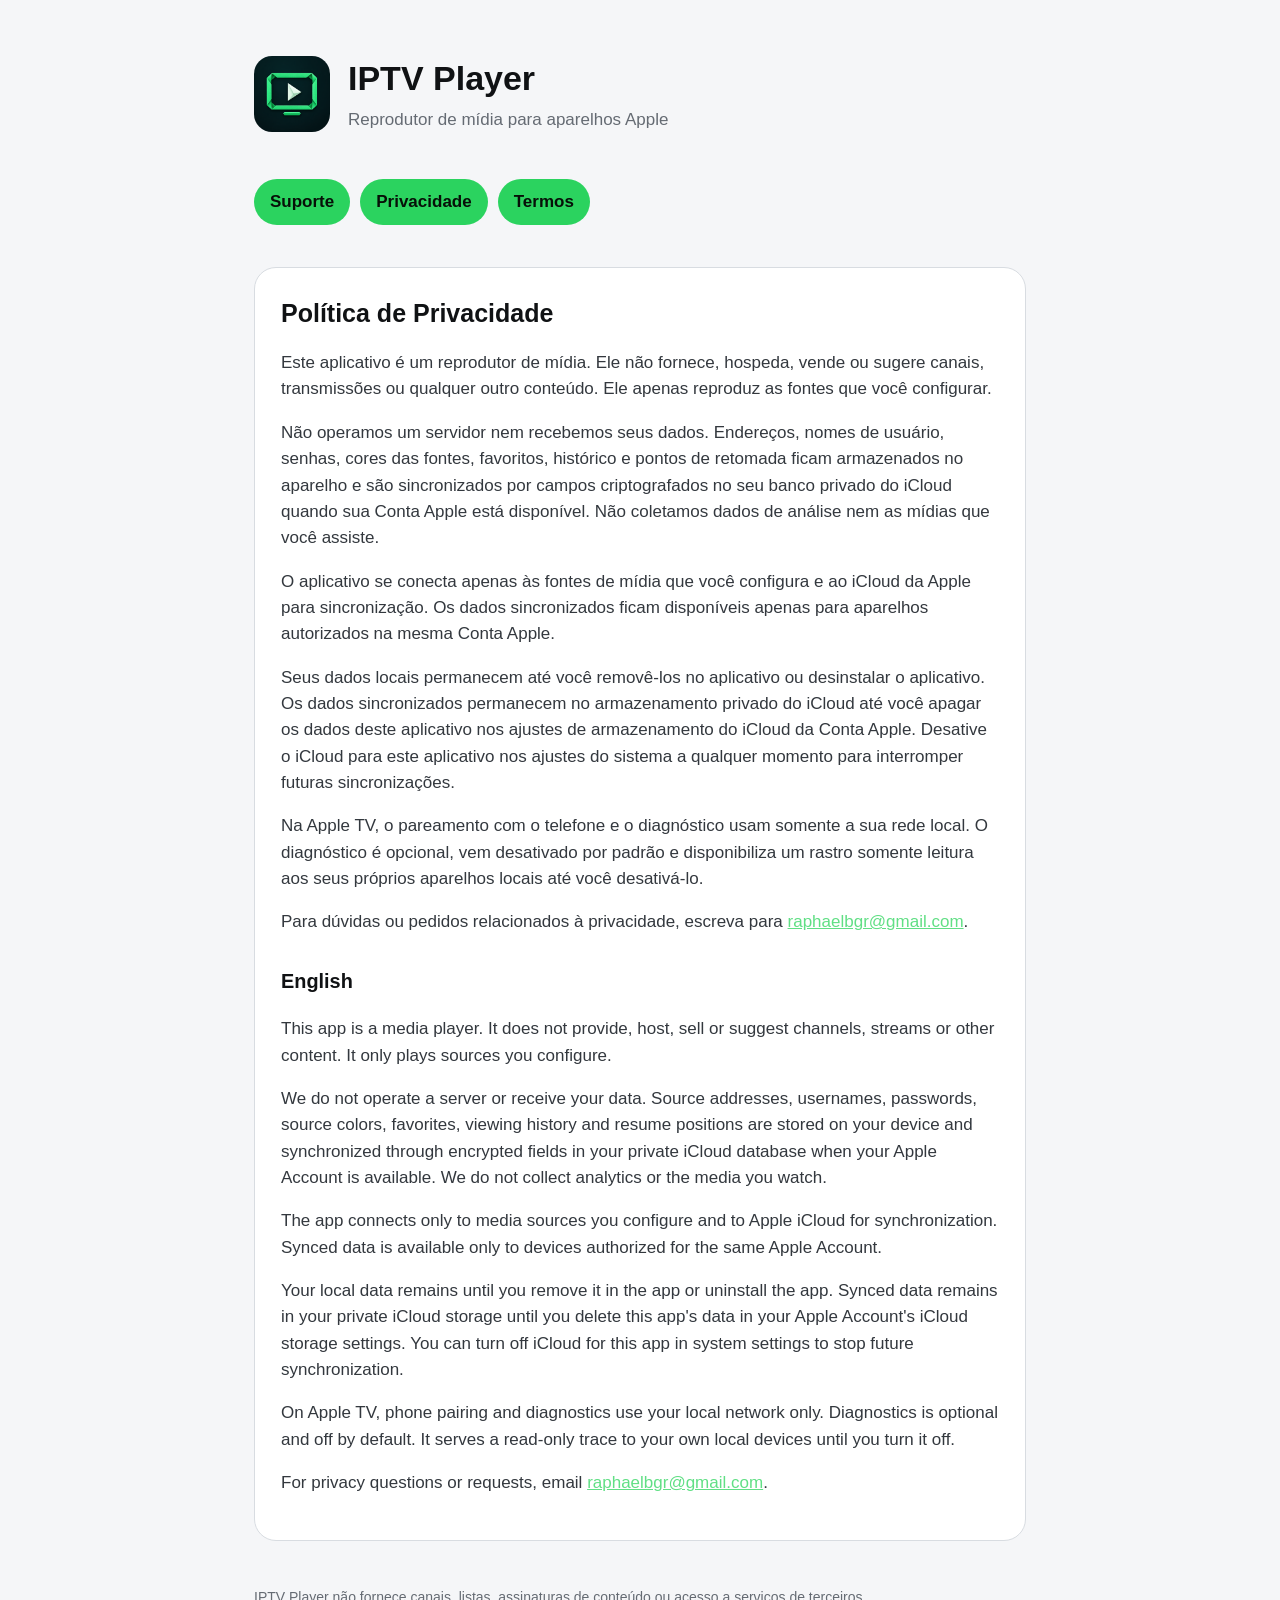
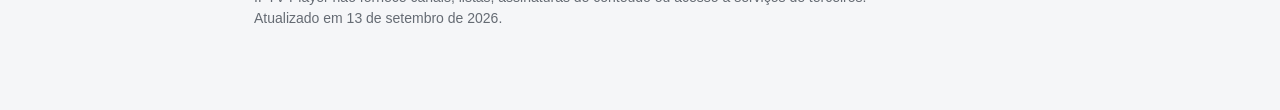
==== privacy.html @ 6f49f15f "Publish IPTV Player support and privacy pages" ====
<!doctype html><html lang="pt-BR"><head><meta charset="utf-8"><meta name="viewport" content="width=device-width,initial-scale=1"><meta name="color-scheme" content="light dark"><title>Política de Privacidade - IPTV Player</title><style>
:root{color-scheme:light dark;--green:#2bd35f;--bg:#08090a;--card:#151719;--text:#f5f7f8;--muted:#a6abb2}*{box-sizing:border-box}body{margin:0;background:var(--bg);color:var(--text);font:17px/1.55 -apple-system,BlinkMacSystemFont,"Segoe UI",sans-serif}main{max-width:820px;margin:auto;padding:52px 24px 80px}.brand{display:flex;gap:18px;align-items:center;margin-bottom:44px}.brand img{width:76px;height:76px;border-radius:18px}.brand h1{margin:0;font-size:34px}.brand p{margin:2px 0;color:var(--muted)}nav{display:flex;gap:10px;flex-wrap:wrap;margin:24px 0 42px}nav a,.button{color:#071008;background:var(--green);padding:10px 16px;border-radius:999px;text-decoration:none;font-weight:700}.card{background:var(--card);border:1px solid #303337;border-radius:22px;padding:26px;margin:18px 0}h2{font-size:25px;margin:0 0 12px}h3{margin-top:30px}p,li{color:#d8dbe0}a{color:#61df85}.muted{color:var(--muted)}footer{margin-top:46px;color:var(--muted);font-size:14px}@media(prefers-color-scheme:light){:root{--bg:#f5f6f8;--card:#fff;--text:#101214;--muted:#656b73}.card{border-color:#d8dce1}p,li{color:#33383e}}
</style></head><body><main><header class="brand"><img src="app-icon.png" alt="Ícone do IPTV Player"><div><h1>IPTV Player</h1><p>Reprodutor de mídia para aparelhos Apple</p></div></header><nav><a href="index.html">Suporte</a><a href="privacy.html">Privacidade</a><a href="terms.html">Termos</a></nav><article class="card"><h2>Política de Privacidade</h2><p>Este aplicativo é um reprodutor de mídia. Ele não fornece, hospeda, vende ou sugere canais, transmissões ou qualquer outro conteúdo. Ele apenas reproduz as fontes que você configurar.</p><p>Não operamos um servidor nem recebemos seus dados. Endereços, nomes de usuário, senhas, cores das fontes, favoritos, histórico e pontos de retomada ficam armazenados no aparelho e são sincronizados por campos criptografados no seu banco privado do iCloud quando sua Conta Apple está disponível. Não coletamos dados de análise nem as mídias que você assiste.</p><p>O aplicativo se conecta apenas às fontes de mídia que você configura e ao iCloud da Apple para sincronização. Os dados sincronizados ficam disponíveis apenas para aparelhos autorizados na mesma Conta Apple.</p><p>Seus dados locais permanecem até você removê-los no aplicativo ou desinstalar o aplicativo. Os dados sincronizados permanecem no armazenamento privado do iCloud até você apagar os dados deste aplicativo nos ajustes de armazenamento do iCloud da Conta Apple. Desative o iCloud para este aplicativo nos ajustes do sistema a qualquer momento para interromper futuras sincronizações.</p><p>Na Apple TV, o pareamento com o telefone e o diagnóstico usam somente a sua rede local. O diagnóstico é opcional, vem desativado por padrão e disponibiliza um rastro somente leitura aos seus próprios aparelhos locais até você desativá-lo.</p><p>Para dúvidas ou pedidos relacionados à privacidade, escreva para <a href="mailto:raphaelbgr@gmail.com">raphaelbgr@gmail.com</a>.</p><h3>English</h3><p>This app is a media player. It does not provide, host, sell or suggest channels, streams or other content. It only plays sources you configure.</p><p>We do not operate a server or receive your data. Source addresses, usernames, passwords, source colors, favorites, viewing history and resume positions are stored on your device and synchronized through encrypted fields in your private iCloud database when your Apple Account is available. We do not collect analytics or the media you watch.</p><p>The app connects only to media sources you configure and to Apple iCloud for synchronization. Synced data is available only to devices authorized for the same Apple Account.</p><p>Your local data remains until you remove it in the app or uninstall the app. Synced data remains in your private iCloud storage until you delete this app's data in your Apple Account's iCloud storage settings. You can turn off iCloud for this app in system settings to stop future synchronization.</p><p>On Apple TV, phone pairing and diagnostics use your local network only. Diagnostics is optional and off by default. It serves a read-only trace to your own local devices until you turn it off.</p><p>For privacy questions or requests, email <a href="mailto:raphaelbgr@gmail.com">raphaelbgr@gmail.com</a>.</p></article><footer>IPTV Player não fornece canais, listas, assinaturas de conteúdo ou acesso a serviços de terceiros.<br>Atualizado em 13 de setembro de 2026.</footer></main></body></html>
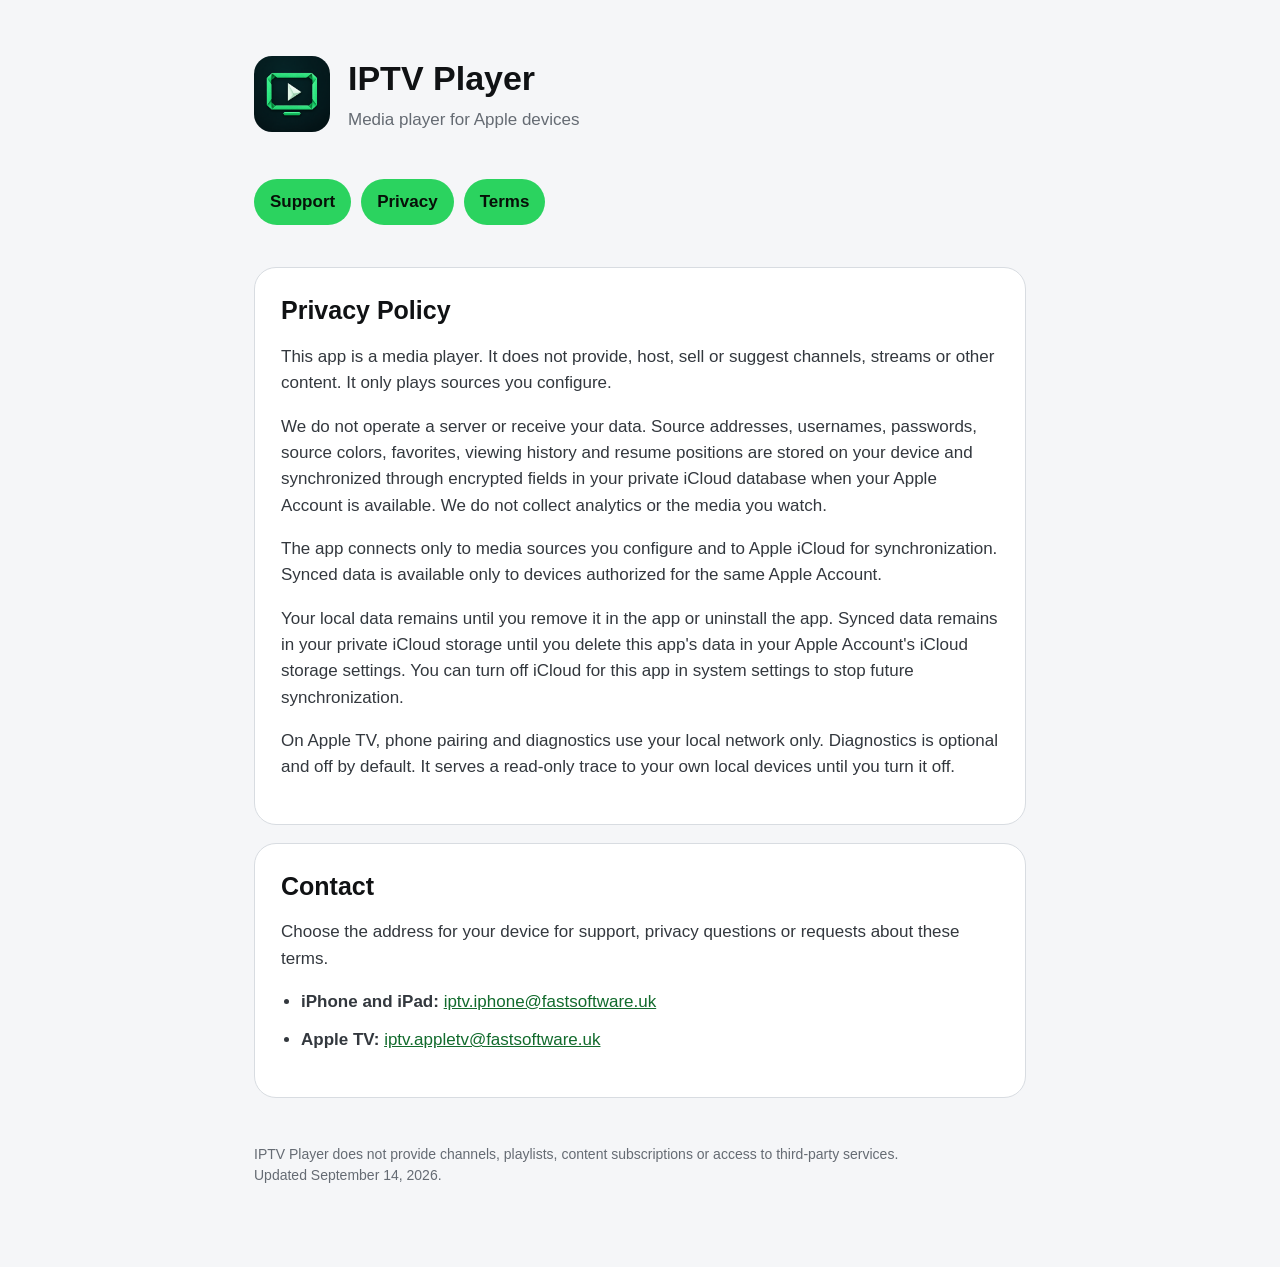
==== commit 60e0811b: "Localize support pages and update platform contacts" ====
--- a/privacy.html
+++ b/privacy.html
@@ -1,3 +1,27 @@
-<!doctype html><html lang="pt-BR"><head><meta charset="utf-8"><meta name="viewport" content="width=device-width,initial-scale=1"><meta name="color-scheme" content="light dark"><title>Política de Privacidade - IPTV Player</title><style>
-:root{color-scheme:light dark;--green:#2bd35f;--bg:#08090a;--card:#151719;--text:#f5f7f8;--muted:#a6abb2}*{box-sizing:border-box}body{margin:0;background:var(--bg);color:var(--text);font:17px/1.55 -apple-system,BlinkMacSystemFont,"Segoe UI",sans-serif}main{max-width:820px;margin:auto;padding:52px 24px 80px}.brand{display:flex;gap:18px;align-items:center;margin-bottom:44px}.brand img{width:76px;height:76px;border-radius:18px}.brand h1{margin:0;font-size:34px}.brand p{margin:2px 0;color:var(--muted)}nav{display:flex;gap:10px;flex-wrap:wrap;margin:24px 0 42px}nav a,.button{color:#071008;background:var(--green);padding:10px 16px;border-radius:999px;text-decoration:none;font-weight:700}.card{background:var(--card);border:1px solid #303337;border-radius:22px;padding:26px;margin:18px 0}h2{font-size:25px;margin:0 0 12px}h3{margin-top:30px}p,li{color:#d8dbe0}a{color:#61df85}.muted{color:var(--muted)}footer{margin-top:46px;color:var(--muted);font-size:14px}@media(prefers-color-scheme:light){:root{--bg:#f5f6f8;--card:#fff;--text:#101214;--muted:#656b73}.card{border-color:#d8dce1}p,li{color:#33383e}}
-</style></head><body><main><header class="brand"><img src="app-icon.png" alt="Ícone do IPTV Player"><div><h1>IPTV Player</h1><p>Reprodutor de mídia para aparelhos Apple</p></div></header><nav><a href="index.html">Suporte</a><a href="privacy.html">Privacidade</a><a href="terms.html">Termos</a></nav><article class="card"><h2>Política de Privacidade</h2><p>Este aplicativo é um reprodutor de mídia. Ele não fornece, hospeda, vende ou sugere canais, transmissões ou qualquer outro conteúdo. Ele apenas reproduz as fontes que você configurar.</p><p>Não operamos um servidor nem recebemos seus dados. Endereços, nomes de usuário, senhas, cores das fontes, favoritos, histórico e pontos de retomada ficam armazenados no aparelho e são sincronizados por campos criptografados no seu banco privado do iCloud quando sua Conta Apple está disponível. Não coletamos dados de análise nem as mídias que você assiste.</p><p>O aplicativo se conecta apenas às fontes de mídia que você configura e ao iCloud da Apple para sincronização. Os dados sincronizados ficam disponíveis apenas para aparelhos autorizados na mesma Conta Apple.</p><p>Seus dados locais permanecem até você removê-los no aplicativo ou desinstalar o aplicativo. Os dados sincronizados permanecem no armazenamento privado do iCloud até você apagar os dados deste aplicativo nos ajustes de armazenamento do iCloud da Conta Apple. Desative o iCloud para este aplicativo nos ajustes do sistema a qualquer momento para interromper futuras sincronizações.</p><p>Na Apple TV, o pareamento com o telefone e o diagnóstico usam somente a sua rede local. O diagnóstico é opcional, vem desativado por padrão e disponibiliza um rastro somente leitura aos seus próprios aparelhos locais até você desativá-lo.</p><p>Para dúvidas ou pedidos relacionados à privacidade, escreva para <a href="mailto:raphaelbgr@gmail.com">raphaelbgr@gmail.com</a>.</p><h3>English</h3><p>This app is a media player. It does not provide, host, sell or suggest channels, streams or other content. It only plays sources you configure.</p><p>We do not operate a server or receive your data. Source addresses, usernames, passwords, source colors, favorites, viewing history and resume positions are stored on your device and synchronized through encrypted fields in your private iCloud database when your Apple Account is available. We do not collect analytics or the media you watch.</p><p>The app connects only to media sources you configure and to Apple iCloud for synchronization. Synced data is available only to devices authorized for the same Apple Account.</p><p>Your local data remains until you remove it in the app or uninstall the app. Synced data remains in your private iCloud storage until you delete this app's data in your Apple Account's iCloud storage settings. You can turn off iCloud for this app in system settings to stop future synchronization.</p><p>On Apple TV, phone pairing and diagnostics use your local network only. Diagnostics is optional and off by default. It serves a read-only trace to your own local devices until you turn it off.</p><p>For privacy questions or requests, email <a href="mailto:raphaelbgr@gmail.com">raphaelbgr@gmail.com</a>.</p></article><footer>IPTV Player não fornece canais, listas, assinaturas de conteúdo ou acesso a serviços de terceiros.<br>Atualizado em 13 de setembro de 2026.</footer></main></body></html>+<!doctype html>
+<html lang="en">
+<head>
+<meta charset="utf-8">
+<meta name="viewport" content="width=device-width,initial-scale=1">
+<meta name="color-scheme" content="light dark">
+<title data-en="Privacy Policy - IPTV Player" data-pt="Política de Privacidade - IPTV Player">Privacy Policy - IPTV Player</title>
+<link rel="stylesheet" href="styles.css">
+<script src="language.js"></script>
+</head>
+<body>
+<main data-language="en" lang="en">
+<header class="brand"><img src="app-icon.png" alt="IPTV Player icon"><div><h1>IPTV Player</h1><p>Media player for Apple devices</p></div></header>
+<nav aria-label="Main navigation"><a href="index.html">Support</a><a href="privacy.html" aria-current="page">Privacy</a><a href="terms.html">Terms</a></nav>
+<article class="card"><h2>Privacy Policy</h2><p>This app is a media player. It does not provide, host, sell or suggest channels, streams or other content. It only plays sources you configure.</p><p>We do not operate a server or receive your data. Source addresses, usernames, passwords, source colors, favorites, viewing history and resume positions are stored on your device and synchronized through encrypted fields in your private iCloud database when your Apple Account is available. We do not collect analytics or the media you watch.</p><p>The app connects only to media sources you configure and to Apple iCloud for synchronization. Synced data is available only to devices authorized for the same Apple Account.</p><p>Your local data remains until you remove it in the app or uninstall the app. Synced data remains in your private iCloud storage until you delete this app's data in your Apple Account's iCloud storage settings. You can turn off iCloud for this app in system settings to stop future synchronization.</p><p>On Apple TV, phone pairing and diagnostics use your local network only. Diagnostics is optional and off by default. It serves a read-only trace to your own local devices until you turn it off.</p></article>
+<section class="card"><h2>Contact</h2><p>Choose the address for your device for support, privacy questions or requests about these terms.</p><ul class="contacts"><li><strong>iPhone and iPad:</strong> <a href="mailto:iptv.iphone@fastsoftware.uk">iptv.iphone@fastsoftware.uk</a></li><li><strong>Apple TV:</strong> <a href="mailto:iptv.appletv@fastsoftware.uk">iptv.appletv@fastsoftware.uk</a></li></ul></section>
+<footer>IPTV Player does not provide channels, playlists, content subscriptions or access to third-party services.<br>Updated September 14, 2026.</footer>
+</main>
+<main data-language="pt" lang="pt-BR">
+<header class="brand"><img src="app-icon.png" alt="Ícone do IPTV Player"><div><h1>IPTV Player</h1><p>Reprodutor de mídia para aparelhos Apple</p></div></header>
+<nav aria-label="Navegação principal"><a href="index.html">Suporte</a><a href="privacy.html" aria-current="page">Privacidade</a><a href="terms.html">Termos</a></nav>
+<article class="card"><h2>Política de Privacidade</h2><p>Este aplicativo é um reprodutor de mídia. Ele não fornece, hospeda, vende ou sugere canais, transmissões ou qualquer outro conteúdo. Ele apenas reproduz as fontes que você configurar.</p><p>Não operamos um servidor nem recebemos seus dados. Endereços, nomes de usuário, senhas, cores das fontes, favoritos, histórico e pontos de retomada ficam armazenados no aparelho e são sincronizados por campos criptografados no seu banco privado do iCloud quando sua Conta Apple está disponível. Não coletamos dados de análise nem as mídias que você assiste.</p><p>O aplicativo se conecta apenas às fontes de mídia que você configura e ao iCloud da Apple para sincronização. Os dados sincronizados ficam disponíveis apenas para aparelhos autorizados na mesma Conta Apple.</p><p>Seus dados locais permanecem até você removê-los no aplicativo ou desinstalar o aplicativo. Os dados sincronizados permanecem no armazenamento privado do iCloud até você apagar os dados deste aplicativo nos ajustes de armazenamento do iCloud da Conta Apple. Desative o iCloud para este aplicativo nos ajustes do sistema a qualquer momento para interromper futuras sincronizações.</p><p>Na Apple TV, o pareamento com o telefone e o diagnóstico usam somente a sua rede local. O diagnóstico é opcional, vem desativado por padrão e disponibiliza um rastro somente leitura aos seus próprios aparelhos locais até você desativá-lo.</p></article>
+<section class="card"><h2>Contato</h2><p>Escolha o endereço do seu aparelho para suporte, dúvidas sobre privacidade ou solicitações relacionadas a estes termos.</p><ul class="contacts"><li><strong>iPhone e iPad:</strong> <a href="mailto:iptv.iphone@fastsoftware.uk">iptv.iphone@fastsoftware.uk</a></li><li><strong>Apple TV:</strong> <a href="mailto:iptv.appletv@fastsoftware.uk">iptv.appletv@fastsoftware.uk</a></li></ul></section>
+<footer>IPTV Player não fornece canais, listas, assinaturas de conteúdo ou acesso a serviços de terceiros.<br>Atualizado em 14 de setembro de 2026.</footer>
+</main>
+</body>
+</html>
--- a/styles.css
+++ b/styles.css
@@ -0,0 +1,64 @@
+:root {
+  color-scheme: light dark;
+  --green: #2bd35f;
+  --bg: #08090a;
+  --card: #151719;
+  --text: #f5f7f8;
+  --muted: #a6abb2;
+}
+* { box-sizing: border-box; }
+body {
+  margin: 0;
+  background: var(--bg);
+  color: var(--text);
+  font: 17px/1.55 -apple-system, BlinkMacSystemFont, "Segoe UI", sans-serif;
+}
+main { max-width: 820px; margin: auto; padding: 52px 24px 80px; }
+main[data-language="pt"] { display: none; }
+html:lang(pt) main[data-language="en"] { display: none; }
+html:lang(pt) main[data-language="pt"] { display: block; }
+.brand { display: flex; gap: 18px; align-items: center; margin-bottom: 44px; }
+.brand img { width: 76px; height: 76px; flex-shrink: 0; border-radius: 18px; }
+.brand div { min-width: 0; }
+.brand h1 { margin: 0; font-size: clamp(26px, 6vw, 34px); }
+.brand p { margin: 2px 0; color: var(--muted); }
+nav { display: flex; gap: 10px; flex-wrap: wrap; margin: 24px 0 42px; }
+nav a, .button {
+  display: inline-block;
+  color: #071008;
+  background: var(--green);
+  padding: 10px 16px;
+  border-radius: 999px;
+  text-decoration: none;
+  font-weight: 700;
+}
+a:focus-visible { outline: 3px solid currentColor; outline-offset: 4px; }
+.card {
+  background: var(--card);
+  border: 1px solid #303337;
+  border-radius: 22px;
+  padding: 26px;
+  margin: 18px 0;
+  overflow-wrap: anywhere;
+}
+h2 { font-size: 25px; line-height: 1.3; margin: 0 0 12px; }
+h3 { margin-top: 30px; }
+p, li { color: #d8dbe0; }
+a { color: #61df85; }
+.contacts { padding-left: 20px; }
+.contacts li + li { margin-top: 12px; }
+.muted { color: var(--muted); }
+footer { margin-top: 46px; color: var(--muted); font-size: 14px; }
+@media (max-width: 480px) {
+  main { padding: 32px 18px 56px; }
+  .card { padding: 22px 18px; }
+  .brand { gap: 14px; margin-bottom: 30px; }
+  .brand img { width: 64px; height: 64px; border-radius: 16px; }
+}
+@media (prefers-color-scheme: light) {
+  :root { --bg: #f5f6f8; --card: #fff; --text: #101214; --muted: #656b73; }
+  .card { border-color: #d8dce1; }
+  p, li { color: #33383e; }
+  a { color: #126b2d; }
+  nav a, .button { color: #071008; }
+}
